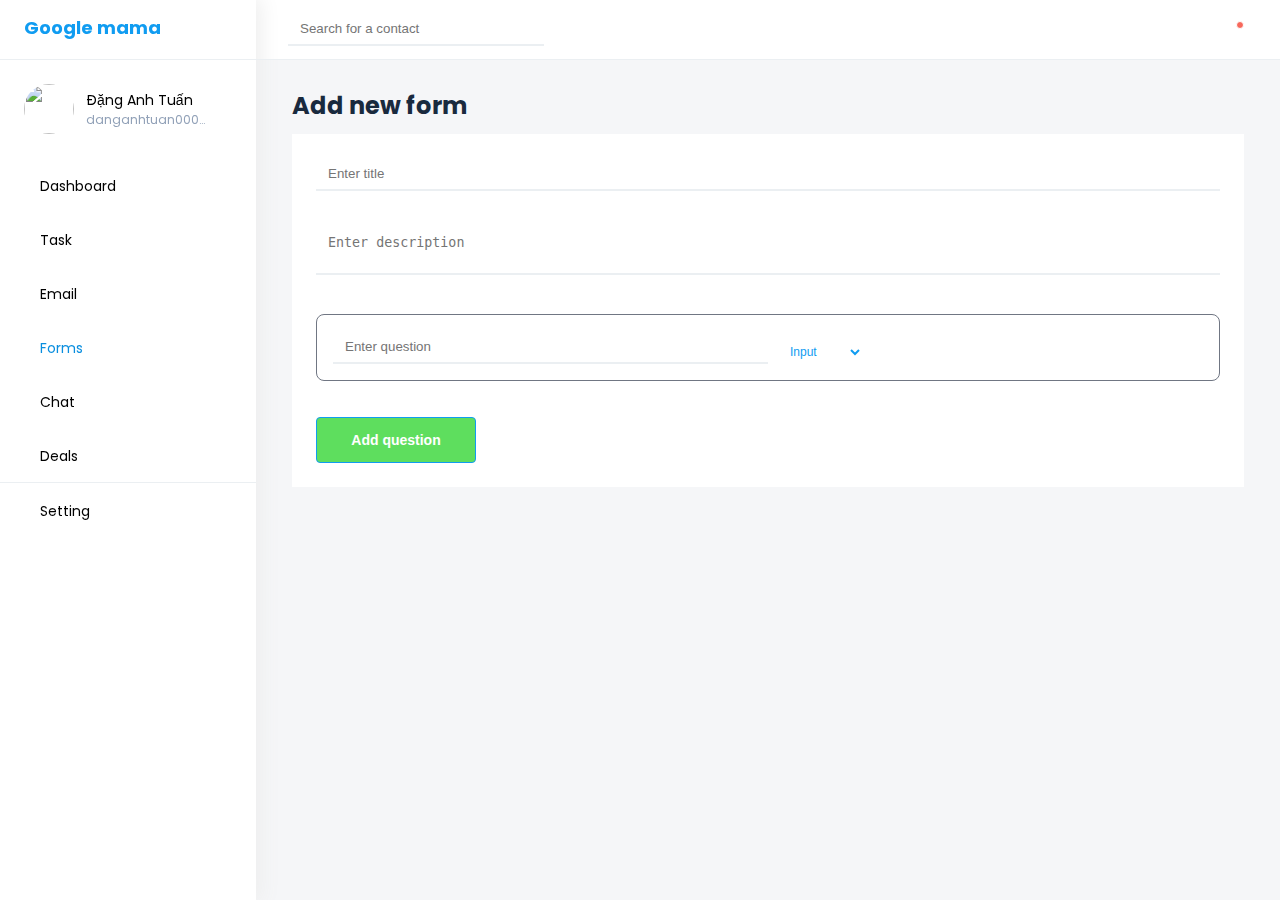
==== add-form.html @ a90a82a3 "list data table" ====
<!DOCTYPE html>
<html lang="en">
  <head>
    <meta charset="UTF-8" />
    <meta http-equiv="X-UA-Compatible" content="IE=edge" />
    <meta name="viewport" content="width=device-width, initial-scale=1.0" />
    <title>Google bảo mẫu</title>
    <link
      rel="stylesheet"
      href="https://cdnjs.cloudflare.com/ajax/libs/meyer-reset/2.0/reset.min.css"
      integrity="sha512-NmLkDIU1C/C88wi324HBc+S2kLhi08PN5GDeUVVVC/BVt/9Izdsc9SVeVfA1UZbY3sHUlDSyRXhCzHfr6hmPPw=="
      crossorigin="anonymous"
      referrerpolicy="no-referrer"
    />
    <link rel="preconnect" href="https://fonts.googleapis.com" />
    <link rel="preconnect" href="https://fonts.gstatic.com" crossorigin />
    <link
      href="https://fonts.googleapis.com/css2?family=Poppins:ital,wght@0,300;0,400;0,500;0,600;1,700&display=swap"
      rel="stylesheet"
    />
    <link rel="stylesheet" href="https://cdnjs.cloudflare.com/ajax/libs/font-awesome/6.4.0/css/all.min.css" integrity="sha512-iecdLmaskl7CVkqkXNQ/ZH/XLlvWZOJyj7Yy7tcenmpD1ypASozpmT/E0iPtmFIB46ZmdtAc9eNBvH0H/ZpiBw==" crossorigin="anonymous" referrerpolicy="no-referrer" />
    <link rel="stylesheet" href="./styles/base.css">
    <link rel="stylesheet" href="./styles/layout.css">
    <link rel="stylesheet" href="./styles/formAdd.css">
  </head>
  <body>
    <div class="flex">
      <!-- Side bar  -->
      <div class="side-bar">
        <!-- Logo  -->
        <div class="side-bar__container-logo border-b-1 border-EBEFF2">
          <h3 class="font-bold font-18 leading-24 text-primary cursor-pointer" >
            Google mama
          </h3>
        </div>
        <!-- Info  -->
        <div class="side-bar__info flex items-center">
          <img src="https://vcdn1-giaitri.vnecdn.net/2020/03/29/991816090-56782878-2.jpg?w=1200&h=0&q=100&dpr=1&fit=crop&s=FalyTpb6BDBE3vFkujJ-TQ" class="avatar">
          </img>
          <div class="ml-12 flex flex-col">
            <span class="font-14 font-semibold leading-22 w-120px truncate">Đặng Anh Tuấn</span>
            <p class="font-12 font-semibold leading-18 text-90A0B7 w-120px truncate">danganhtuan0002@gmail.com</p>
          </div>
        </div>
        <!-- Menu  -->
        <ul class="side-bar__menu border-b-1 border-EBEFF2">
          <li >
            <a class="side-bar__menu-item items-center flex cursor-pointer" href="#">
              <div class="side-bar__item-container-icon">
                <i class="fa-solid fa-chart-simple side-bar__item-icon text-C2CFE0"></i>
              </div>
              <div class="side-bar__item-content ml-16 flex items-center h-full font-semibold font-14 leading-20 mt-2">
                Dashboard
              </div>
            </a>
          </li>
          <li>
            <a class="side-bar__menu-item items-center flex cursor-pointer" href="#">
              <div class="side-bar__item-container-icon">
                <i class="fa-solid fa-list-check side-bar__item-icon text-C2CFE0"></i>
              </div>
              <div class="side-bar__item-content ml-16 flex items-center h-full font-semibold font-14 leading-20 mt-2">
                Task
              </div>
            </a>
          </li>
          <li>
            <a class="side-bar__menu-item items-center flex cursor-pointer" href="#">
              <div class="side-bar__item-container-icon">
                <i class="fa-solid fa-envelope side-bar__item-icon text-C2CFE0"></i>
              </div>
              <div class="side-bar__item-content ml-16 flex items-center h-full font-semibold font-14 leading-20 mt-2">
                Email
              </div>
            </a>
          </li>
          <li>
            <a  class="side-bar__menu-item side-bar__menu-item--active items-center flex cursor-pointer" href="#">
              <div class="side-bar__item-container-icon">
                <i class="fa-solid fa-paperclip side-bar__item-icon text-C2CFE0"></i>
              </div>
              <div class="side-bar__item-content ml-16 flex items-center h-full font-semibold font-14 leading-20 mt-2">
                Forms
              </div>
            </a>
          </li>
          <li >
            <a class="side-bar__menu-item items-center flex cursor-pointer" href="#">
              <div class="side-bar__item-container-icon">
                <i class="fa-brands fa-rocketchat side-bar__item-icon text-C2CFE0"></i>
              </div>
              <div class="side-bar__item-content ml-16 flex items-center h-full font-semibold font-14 leading-20 mt-2">
                Chat
              </div>
            </a>
          </li>
          <li>
            <a class="side-bar__menu-item items-center flex cursor-pointer" href="#">
              <div class="side-bar__item-container-icon">
                <i class="fa-solid fa-dollar-sign side-bar__item-icon text-C2CFE0"></i>
              </div>
              <div class="side-bar__item-content ml-16 flex items-center h-full font-semibold font-14 leading-20 mt-2">
                Deals
              </div>
            </a>
          </li>
        </ul>
        <div >
          <a class="side-bar__menu-item items-center flex cursor-pointer" href="#">
            <div class="side-bar__item-container-icon">
              <i class="fa-solid fa-gear side-bar__item-icon text-C2CFE0"></i>
            </div>
            <div class="side-bar__item-content ml-16 flex items-center h-full font-semibold font-14 leading-20 mt-2">
              Setting
            </div>
          </a>
        </div>
      </div>
      <!-- Main content -->
      <div class="flex-grow">
        <!-- Nav bar -->
        <nav class="nav-bar border-b-1 border-EBEFF2 flex flex-between">
          <!-- Search Input  -->
          <div class="flex ml-16 items-center">
            <div class="side-bar__item-container-icon nav-bar__icon-search">
              <i class="fa-solid fa-magnifying-glass side-bar__item-icon text-C2CFE0 nav-bar__icon"></i>
            </div>
            <input type="text" class="nav-bar__input-search input input-border-b ml-16" placeholder="Search for a contact">
          </div>
          <!-- Notify  -->
          <div class="container-noti">
            <button 
              class="nav-bar-btn-noti mr-16 cursor-pointer"
              onclick="handleToggleShowListNotify()"  
            >
              <div class="container-icon-noti">
                <i class="fa-regular fa-bell side-bar__item-icon text-C2CFE0 nav-bar-btn-noti-icon"></i>
                <div class="noti-maker">
                </div>
              </div>
            </button>
            <ul class="notify-list hidden">
              <li class="border-b-1 border-EBEFF2">
                <a class="side-bar__menu-item items-center flex cursor-pointer " href="#">
                  <img src="https://vcdn1-giaitri.vnecdn.net/2020/03/29/991816090-56782878-2.jpg?w=1200&h=0&q=100&dpr=1&fit=crop&s=FalyTpb6BDBE3vFkujJ-TQ" class="avatar">
                  </img>
                  <div class="ml-16 ">
                    <span class="font-14 font-semibold leading-20 text-primary">Đặng Anh Tuấn</span>
                    <span class="font-14 font-normal leading-20 text-90A0B7">đã thêm bảo mẫu mới</span>
                    <span class="ml-2 font-14 font-semibold leading-20 text-334D6E">Khảo sát framework học viên muốn được đào tạo</span>
                    <div class="flex mt-4">
                      <i class="fa-solid fa-clock font-14 text-334D6E"></i>
                      <span class="font-14 ml-4 text-334D6E">23:00</span>
                    </div>
                  </div>
                </a>
              </li>
              <li class="border-b-1 border-EBEFF2">
                <a class="side-bar__menu-item items-center flex cursor-pointer " href="#">
                  <img src="https://vcdn1-giaitri.vnecdn.net/2020/03/29/991816090-56782878-2.jpg?w=1200&h=0&q=100&dpr=1&fit=crop&s=FalyTpb6BDBE3vFkujJ-TQ" class="avatar">
                  </img>
                  <div class="ml-16 ">
                    <span class="font-14 font-semibold leading-20 text-primary">Đặng Anh Tuấn</span>
                    <span class="font-14 font-normal leading-20 text-90A0B7">đã thêm bảo mẫu mới</span>
                    <span class="ml-2 font-14 font-semibold leading-20 text-334D6E">Khảo sát framework học viên muốn được đào tạo</span>
                    <div class="flex mt-4">
                      <i class="fa-solid fa-clock font-14 text-334D6E"></i>
                      <span class="font-14 ml-4 text-334D6E">23:00</span>
                    </div>
                  </div>
                </a>
              </li>  <li class="border-b-1 border-EBEFF2">
                <a class="side-bar__menu-item items-center flex cursor-pointer " href="#">
                  <img src="https://vcdn1-giaitri.vnecdn.net/2020/03/29/991816090-56782878-2.jpg?w=1200&h=0&q=100&dpr=1&fit=crop&s=FalyTpb6BDBE3vFkujJ-TQ" class="avatar">
                  </img>
                  <div class="ml-16 ">
                    <span class="font-14 font-semibold leading-20 text-primary">Đặng Anh Tuấn</span>
                    <span class="font-14 font-normal leading-20 text-90A0B7">đã thêm bảo mẫu mới</span>
                    <span class="ml-2 font-14 font-semibold leading-20 text-334D6E">Khảo sát framework học viên muốn được đào tạo</span>
                    <div class="flex mt-4">
                      <i class="fa-solid fa-clock font-14 text-334D6E"></i>
                      <span class="font-14 ml-4 text-334D6E">23:00</span>
                    </div>
                  </div>
                </a>
              </li>  <li class="border-b-1 border-EBEFF2">
                <a class="side-bar__menu-item items-center flex cursor-pointer " href="#">
                  <img src="https://vcdn1-giaitri.vnecdn.net/2020/03/29/991816090-56782878-2.jpg?w=1200&h=0&q=100&dpr=1&fit=crop&s=FalyTpb6BDBE3vFkujJ-TQ" class="avatar">
                  </img>
                  <div class="ml-16 ">
                    <span class="font-14 font-semibold leading-20 text-primary">Đặng Anh Tuấn</span>
                    <span class="font-14 font-normal leading-20 text-90A0B7">đã thêm bảo mẫu mới</span>
                    <span class="ml-2 font-14 font-semibold leading-20 text-334D6E">Khảo sát framework học viên muốn được đào tạo</span>
                    <div class="flex mt-4">
                      <i class="fa-solid fa-clock font-14 text-334D6E"></i>
                      <span class="font-14 ml-4 text-334D6E">23:00</span>
                    </div>
                  </div>
                </a>
              </li>  <li class="border-b-1 border-EBEFF2">
                <a class="side-bar__menu-item items-center flex cursor-pointer " href="#">
                  <img src="https://vcdn1-giaitri.vnecdn.net/2020/03/29/991816090-56782878-2.jpg?w=1200&h=0&q=100&dpr=1&fit=crop&s=FalyTpb6BDBE3vFkujJ-TQ" class="avatar">
                  </img>
                  <div class="ml-16 ">
                    <span class="font-14 font-semibold leading-20 text-primary">Đặng Anh Tuấn</span>
                    <span class="font-14 font-normal leading-20 text-90A0B7">đã thêm bảo mẫu mới</span>
                    <span class="ml-2 font-14 font-semibold leading-20 text-334D6E">Khảo sát framework học viên muốn được đào tạo</span>
                    <div class="flex mt-4">
                      <i class="fa-solid fa-clock font-14 text-334D6E"></i>
                      <span class="font-14 ml-4 text-334D6E">23:00</span>
                    </div>
                  </div>
                </a>
              </li>
            </ul>
          </div>
        </nav>
        <!-- Container main content -->
        <div class="container-main-content">
         <h3 class="text-192A3E font-24">Add new form</h3>
         <div class="form-add mt-18">
           <input id="form-title" type="text" class="input input-border-b input--full" placeholder="Enter title">
           <textarea id="form-desc" type="text" class="input input-border-b input--full mt-36" placeholder="Enter description"></textarea>
           <div class="container-question">
            <div class="flex">
              <input type="text" class="input input-border-b input--50" placeholder="Enter question">
              <div class="ml-18 mt-12">
                <select class="select font-12 text leading-20 font-normal">
                  <option class="select-option" value="0">Input</option>
                  <option class="select-option" value="1">Paragraph</option>
                  <option class="select-option" value="2">Radio</option>
                  <option class="select-option" value="3">Check box</option>
                </select>
              </div>
            </div>
           </div>
           
           <button class="btn btn--success mt-36" href="/add-form.html">
            Add question
          </button>
         </div>
        </div>
      </div>
    </div>
  </body>
  <script src="./js/layout.js"></script>
  <script src="./js/initSelector.js"></script>
  <script src="./js/initData.js"></script>
  <script src="./js/listForm.js"></script>
  <script></script>
</html>
---- styles/base.css ----
/* Variable color  */
:root {
  --primary-color: #109cf1;
  --text-color: #192a3e;
  --sub-text-color: #334d6e;
  --sub-sub-text-color: #90a0b7;
  --sub-sub-sub-text-color: #c2cfe0;
  --sub2-text-color: #707683;
  --hover-color: #34aff9;
  --active-color: #098edf;
  --bg-color: #f5f6f8;
  --border-color: #ebeff2;
  --red-color: #f7685b;
  --z-notify: 100;
  --z-nav-bar: 100;
  --z-side-bar: 100;
}

/* Config init  */
* {
  padding: 0;
  margin: 0;
  box-sizing: border-box;
}

html {
  font-family: "Poppins", sans-serif;
  font-size: 62.5%;
  line-height: 2rem;
  font-weight: 400;
}

a {
  color: inherit;
  text-decoration: inherit; /* no underline */
}

::-webkit-scrollbar {
  width: 8px;
  background: var(--sub-sub-sub-text-color);
}

::-webkit-scrollbar-thumb {
  background: var(--primary-color);
  border-radius: calc(15px / 2);
}

input,
input:focus,
input:active {
  outline: none;
}

/* Class base style */
/* Width height   */
.w-full {
  width: 100%;
}

.w-50 {
  width: 50%;
}

.w-25 {
  width: 25%;
}

.w-50px {
  width: 50px;
}

.w-80px {
  width: 80px;
}

.w-100px {
  width: 100px;
}

.w-120px {
  width: 120px;
}

.w-150px {
  width: 150px;
}

.w-230px {
  width: 230px;
}

.h-full {
  height: 100%;
}

.h-50 {
  height: 50%;
}

.h-25 {
  height: 25%;
}

.h-48px {
  height: 48px;
}

.h-64px {
  height: 64px;
}

.max-h-60px {
  max-height: 60px;
}

/* Layout */
.flex {
  display: flex;
}

.flex-start {
  justify-content: start;
}

.flex-center {
  justify-content: center;
}

.flex-end {
  justify-content: end;
}

.flex-between {
  justify-content: space-between;
}

.items-start {
  align-items: start;
}

.items-center {
  align-items: center;
}

.items-end {
  align-items: end;
}

.flex-grow {
  flex-grow: 1;
}

.flex-row {
  flex-direction: row;
}

.flex-col {
  flex-direction: column;
}

.gap-12 {
  gap: 12px;
}

/* font  */
.font-bold {
  font-size: 600;
}

.font-semibold {
  font-size: 500;
}

.font-normal {
  font-size: 400;
}

.font-thin {
  font-size: 300;
}

.font-12 {
  font-size: 1.2rem;
}

.font-14 {
  font-size: 1.4rem;
}

.font-16 {
  font-size: 1.6rem;
}

.font-18 {
  font-size: 1.8rem;
}

.font-24 {
  font-size: 2.4rem;
}

.leading-18 {
  line-height: 1.8rem;
}

.leading-20 {
  line-height: 2rem;
}

.leading-22 {
  line-height: 2.2rem;
}

.leading-24 {
  line-height: 2.4rem;
}

/* Color */
.text-primary {
  color: var(--primary-color);
}

.text-192A3E {
  color: var(--text-color);
}

.text-334D6E {
  color: var(--sub-text-color);
}

.text-90A0B7 {
  color: var(--sub-sub-text-color);
}

.text-C2CFE0 {
  color: var(--sub-sub-sub-text-color);
}

.text-34AFF9 {
  color: var(--hover-color);
}

.text-098EDF {
  color: var(--active-color);
}

.text-707683 {
  color: var(--sub2-text-color);
}

.text-F7685B {
  color: var(--red-color);
}
/* Cursor */
.cursor-pointer {
  cursor: pointer;
}

/* Border  */
.border {
  border-width: 1px;
}

.border-b-1 {
  border-bottom-style: solid;
  border-bottom-width: 1px;
}

.border-t-1 {
  border-top-style: solid;
  border-top-width: 1px;
}

.border-r-1 {
  border-right-style: solid;
  border-right-width: 1px;
}

.border-l-1 {
  border-left-style: solid;
  border-left-width: 1px;
}

.border-EBEFF2 {
  border-color: var(--border-color);
}

/* spacing  */
.ml-4 {
  margin-left: 4px;
}

.ml-8 {
  margin-left: 8px;
}

.ml-12 {
  margin-left: 12px;
}

.ml-16 {
  margin-left: 16px;
}

.ml-18 {
  margin-left: 18px;
}

.mr-4 {
  margin-right: 4px;
}

.mr-8 {
  margin-right: 8px;
}

.mr-12 {
  margin-right: 12px;
}

.mr-16 {
  margin-right: 16px;
}

.mr-18 {
  margin-right: 18px;
}

.mt-2 {
  margin-top: 2px;
}

.mt-4 {
  margin-top: 4px;
}

.mt-8 {
  margin-top: 8px;
}

.mt-12 {
  margin-top: 12px;
}

.mt-16 {
  margin-top: 16px;
}

.mt-18 {
  margin-top: 18px;
}

.mt-36 {
  margin-top: 36px;
}

.mb-4 {
  margin-bottom: 4px;
}

.mb-8 {
  margin-bottom: 8px;
}

.mb-12 {
  margin-bottom: 12px;
}

.mb-16 {
  margin-bottom: 16px;
}

.mb-18 {
  margin-bottom: 18px;
}

.mb-20 {
  margin-bottom: 20px;
}

.mb-36 {
  margin-bottom: 36px;
}

/* Other */
.avatar {
  height: 50px;
  width: 50px;
  border-radius: 9999px;
  object-fit: cover;
}

.avatar--small {
  height: 24px !important;
  width: 24px !important;
}

.truncate {
  white-space: nowrap;
  overflow: hidden;
  text-overflow: ellipsis;
}

.input {
  min-width: 256px;
  position: relative;
  padding: 8px 12px;
  outline: none;
  border: none;
  resize: none;
  transition: all 0.2s ease-in-out;
}

.input--full {
  width: 100%;
  min-width: none;
}

.input--50 {
  width: 50%;
  min-width: none;
}

.input:focus {
  outline: none;
  border-color: var(--primary-color);
}

.nav-bar__input-search + .nav-bar__icon-search {
  background: #ff0000; /* Change the color to your desired color */
}

.input-border-b {
  border-bottom-style: solid;
  border-bottom-width: 2px;
  border-color: var(--border-color);
}

.hidden {
  display: none;
}

.select {
  border: none;
  outline: none;
  background: transparent;
  color: var(--primary-color);
}

.select-option {
  border: none;
  outline: none;
  padding: 8px 12px;
  color: #192a3e;
}

.btn {
  display: block;
  text-align: center;
  min-width: 160px;
  background: var(--primary-color);
  color: #fff;
  padding: 12px 16px;
  border: 1px solid var(--primary-color);
  cursor: pointer;
  border-radius: 4px;
  font-weight: 600;
  font-size: 1.4rem;
  line-height: 20px;
  text-decoration: none;
}

.btn:hover {
  background: var(--hover-color);
}

.btn:active {
  background: var(--active-color);
}

.btn--disable {
  background: var(--sub-sub-sub-text-color);
  border-color: var(--sub-sub-sub-text-color);
  opacity: 0.5;
  cursor: default;
}

.btn--disable:hover {
  background: var(--sub-sub-sub-text-color);
}

.btn--disable:active {
  background: var(--sub-sub-sub-text-color);
}

.btn--success {
  background: rgb(94, 222, 94);
}


.btn--success:hover {
  background: rgb(84, 221, 84);
}

.container-checkbox {
  position: relative;
  padding-left: 35px;
  padding-top: 10px;
  cursor: pointer;
  font-size: 22px;
  -webkit-user-select: none;
  -moz-user-select: none;
  -ms-user-select: none;
  user-select: none;
}

.container-checkbox input {
  position: absolute;
  opacity: 0;
  cursor: pointer;
  height: 0;
  width: 0;
}

.checkmark {
  position: absolute;
  top: 0;
  left: 0;
  height: 25px;
  width: 25px;
  border: 3px solid #D5D5D5;
  border-radius: 3px;
}

.container-checkbox input:checked ~ .checkmark {
  background-color: var(--primary-color);
}

.checkmark:after {
  content: "";
  position: absolute;
  display: none;
}

.container-checkbox input:checked ~ .checkmark:after {
  display: block;
}

.container-checkbox .checkmark:after {
  left: 6px;
  top: 3px;
  width: 5px;
  height: 10px;
  border: solid white;
  border-width: 0 3px 3px 0;
  -webkit-transform: rotate(45deg);
  -ms-transform: rotate(45deg);
  transform: rotate(45deg);
}

.clamp-3 {
  max-height: 60px;
  display: -webkit-box;
  -webkit-line-clamp: 2;
  -webkit-box-orient: vertical;
  overflow: hidden;
}

.tag {
  padding: 6px 8px;
  border-radius: 9999px;
  background: var(--primary-color);
  margin-right: 4px;
  color: #fff;
  cursor: default;
}

.tag:hover {
  background: var(--active-color);
}
---- styles/layout.css ----
.side-bar {
  position: fixed;
  top: 0;
  left: 0;
  width: 256px;
  height: 100vh;
  box-shadow: 2px 0px 20px 3px #eee;
  z-index: var(--z-side-bar);
}

.side-bar__container-logo {
  padding: 16px 24px;
  height: 60px;
}

.side-bar__info {
  padding: 24px;
}

.side-bar__menu-item {
  padding: 16px 24px;
}

.side-bar__menu-item:hover .side-bar__item-icon,
.side-bar__menu-item:hover .side-bar__item-content {
  color: var(--hover-color);
}

.side-bar__menu-item--active .side-bar__item-icon,
.side-bar__menu-item--active .side-bar__item-content {
  color: var(--active-color);
}

.side-bar__item-icon {
  font-size: 2rem;
}

.nav-bar {
  width: calc(100vw - 256px);
  height: 60px;
  position: fixed;
  top: 0;
  right: 0;
  z-index: var(--z-nav-bar);
}

.nav-bar-btn-noti {
  padding: 20px;
  border: none;
  background-color: #fff;
  z-index: var(--z-notify);
}

.container-noti {
  position: relative;
}

.container-icon-noti {
  position: relative;
}

.noti-maker {
  content: '';
  right: 0px;
  top: 1px;
  width: 8px;
  height: 8px;
  background: var(--red-color);
  border-radius: 9999px;
  border: 1px solid #fff;
  position: absolute;
}

.nav-bar-btn-noti:hover .nav-bar-btn-noti-icon {
  color: var(--hover-color);
}

.notify-list { 
  position: absolute;
  top: 100%;
  right: 20px;
  width: 380px;
  box-shadow: 0px 15px 20px 3px #eee;
  overflow-y: auto;
  max-height: 400px;
  z-index: 100;
  background: #fff;
}

.container-main-content{
  overflow-x: hidden;
  background: var(--bg-color);
  position: relative;
  top: 60px;
  left: 256px;
  width: calc(100vw - 256px);
  height: calc(100vh - 60px);
  padding: 36px;
}
---- styles/formAdd.css ----
.form-add {
  background: #fff;
  padding: 24px;
}

.container-question{
  border-radius: 8px;
  border: solid 1px var(--sub2-text-color);
  padding: 16px;
  margin-top: 32px;
}
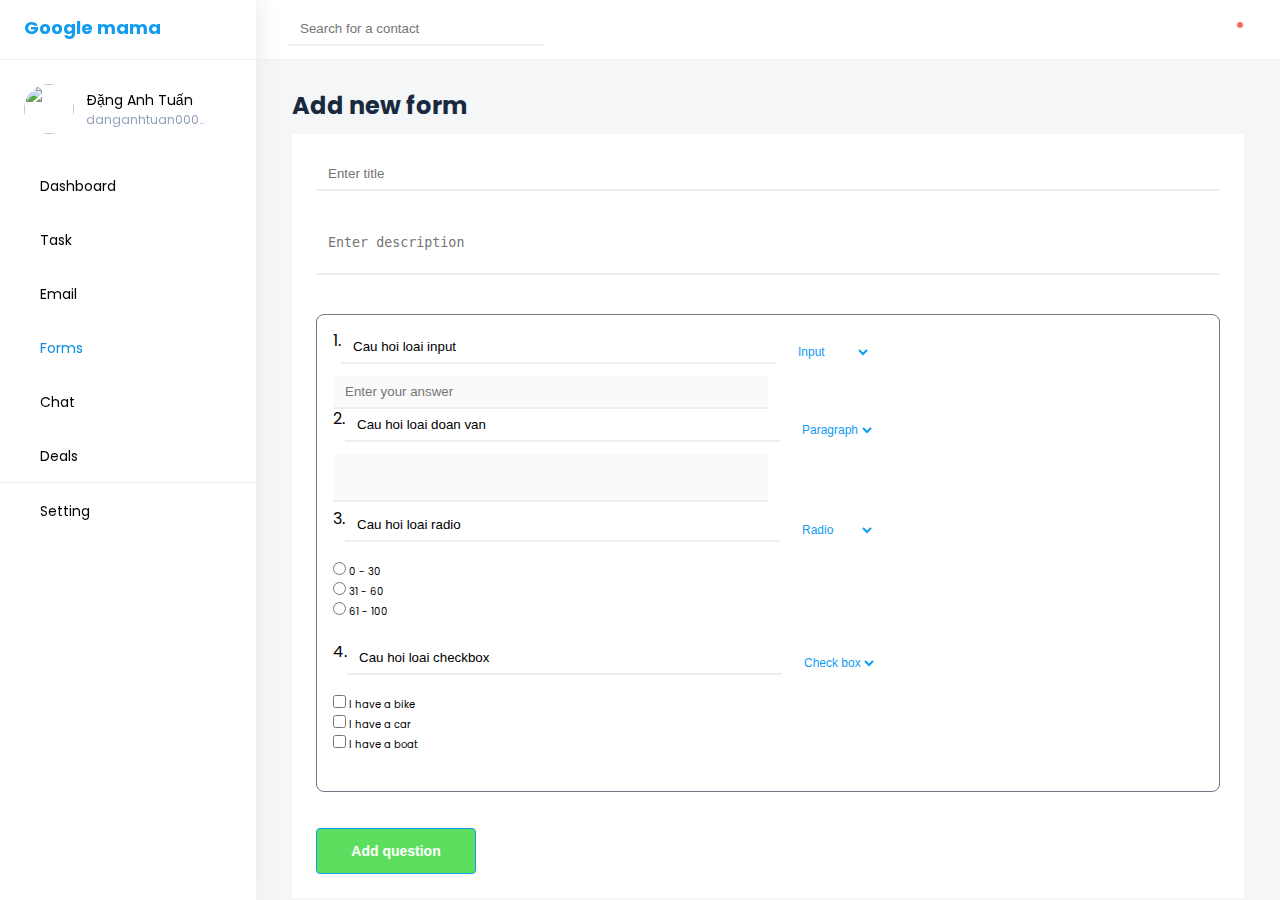
==== commit 1964713c: "handle add question" ====
--- a/add-form.html
+++ b/add-form.html
@@ -1,228 +1,246 @@
 <!DOCTYPE html>
 <html lang="en">
-  <head>
-    <meta charset="UTF-8" />
-    <meta http-equiv="X-UA-Compatible" content="IE=edge" />
-    <meta name="viewport" content="width=device-width, initial-scale=1.0" />
-    <title>Google bảo mẫu</title>
-    <link
-      rel="stylesheet"
-      href="https://cdnjs.cloudflare.com/ajax/libs/meyer-reset/2.0/reset.min.css"
-      integrity="sha512-NmLkDIU1C/C88wi324HBc+S2kLhi08PN5GDeUVVVC/BVt/9Izdsc9SVeVfA1UZbY3sHUlDSyRXhCzHfr6hmPPw=="
-      crossorigin="anonymous"
-      referrerpolicy="no-referrer"
-    />
-    <link rel="preconnect" href="https://fonts.googleapis.com" />
-    <link rel="preconnect" href="https://fonts.gstatic.com" crossorigin />
-    <link
-      href="https://fonts.googleapis.com/css2?family=Poppins:ital,wght@0,300;0,400;0,500;0,600;1,700&display=swap"
-      rel="stylesheet"
-    />
-    <link rel="stylesheet" href="https://cdnjs.cloudflare.com/ajax/libs/font-awesome/6.4.0/css/all.min.css" integrity="sha512-iecdLmaskl7CVkqkXNQ/ZH/XLlvWZOJyj7Yy7tcenmpD1ypASozpmT/E0iPtmFIB46ZmdtAc9eNBvH0H/ZpiBw==" crossorigin="anonymous" referrerpolicy="no-referrer" />
-    <link rel="stylesheet" href="./styles/base.css">
-    <link rel="stylesheet" href="./styles/layout.css">
-    <link rel="stylesheet" href="./styles/formAdd.css">
-  </head>
-  <body>
-    <div class="flex">
-      <!-- Side bar  -->
-      <div class="side-bar">
-        <!-- Logo  -->
-        <div class="side-bar__container-logo border-b-1 border-EBEFF2">
-          <h3 class="font-bold font-18 leading-24 text-primary cursor-pointer" >
-            Google mama
-          </h3>
-        </div>
-        <!-- Info  -->
-        <div class="side-bar__info flex items-center">
-          <img src="https://vcdn1-giaitri.vnecdn.net/2020/03/29/991816090-56782878-2.jpg?w=1200&h=0&q=100&dpr=1&fit=crop&s=FalyTpb6BDBE3vFkujJ-TQ" class="avatar">
-          </img>
-          <div class="ml-12 flex flex-col">
-            <span class="font-14 font-semibold leading-22 w-120px truncate">Đặng Anh Tuấn</span>
-            <p class="font-12 font-semibold leading-18 text-90A0B7 w-120px truncate">danganhtuan0002@gmail.com</p>
-          </div>
-        </div>
-        <!-- Menu  -->
-        <ul class="side-bar__menu border-b-1 border-EBEFF2">
-          <li >
-            <a class="side-bar__menu-item items-center flex cursor-pointer" href="#">
-              <div class="side-bar__item-container-icon">
-                <i class="fa-solid fa-chart-simple side-bar__item-icon text-C2CFE0"></i>
-              </div>
-              <div class="side-bar__item-content ml-16 flex items-center h-full font-semibold font-14 leading-20 mt-2">
-                Dashboard
-              </div>
-            </a>
-          </li>
-          <li>
-            <a class="side-bar__menu-item items-center flex cursor-pointer" href="#">
-              <div class="side-bar__item-container-icon">
-                <i class="fa-solid fa-list-check side-bar__item-icon text-C2CFE0"></i>
-              </div>
-              <div class="side-bar__item-content ml-16 flex items-center h-full font-semibold font-14 leading-20 mt-2">
-                Task
-              </div>
-            </a>
-          </li>
-          <li>
-            <a class="side-bar__menu-item items-center flex cursor-pointer" href="#">
-              <div class="side-bar__item-container-icon">
-                <i class="fa-solid fa-envelope side-bar__item-icon text-C2CFE0"></i>
-              </div>
-              <div class="side-bar__item-content ml-16 flex items-center h-full font-semibold font-14 leading-20 mt-2">
-                Email
-              </div>
-            </a>
-          </li>
-          <li>
-            <a  class="side-bar__menu-item side-bar__menu-item--active items-center flex cursor-pointer" href="#">
-              <div class="side-bar__item-container-icon">
-                <i class="fa-solid fa-paperclip side-bar__item-icon text-C2CFE0"></i>
-              </div>
-              <div class="side-bar__item-content ml-16 flex items-center h-full font-semibold font-14 leading-20 mt-2">
-                Forms
-              </div>
-            </a>
-          </li>
-          <li >
-            <a class="side-bar__menu-item items-center flex cursor-pointer" href="#">
-              <div class="side-bar__item-container-icon">
-                <i class="fa-brands fa-rocketchat side-bar__item-icon text-C2CFE0"></i>
-              </div>
-              <div class="side-bar__item-content ml-16 flex items-center h-full font-semibold font-14 leading-20 mt-2">
-                Chat
-              </div>
-            </a>
-          </li>
-          <li>
-            <a class="side-bar__menu-item items-center flex cursor-pointer" href="#">
-              <div class="side-bar__item-container-icon">
-                <i class="fa-solid fa-dollar-sign side-bar__item-icon text-C2CFE0"></i>
-              </div>
-              <div class="side-bar__item-content ml-16 flex items-center h-full font-semibold font-14 leading-20 mt-2">
-                Deals
-              </div>
-            </a>
-          </li>
-        </ul>
-        <div >
-          <a class="side-bar__menu-item items-center flex cursor-pointer" href="#">
-            <div class="side-bar__item-container-icon">
-              <i class="fa-solid fa-gear side-bar__item-icon text-C2CFE0"></i>
-            </div>
-            <div class="side-bar__item-content ml-16 flex items-center h-full font-semibold font-14 leading-20 mt-2">
-              Setting
-            </div>
-          </a>
+
+<head>
+  <meta charset="UTF-8" />
+  <meta http-equiv="X-UA-Compatible" content="IE=edge" />
+  <meta name="viewport" content="width=device-width, initial-scale=1.0" />
+  <title>Google bảo mẫu</title>
+  <link rel="stylesheet" href="https://cdnjs.cloudflare.com/ajax/libs/meyer-reset/2.0/reset.min.css"
+    integrity="sha512-NmLkDIU1C/C88wi324HBc+S2kLhi08PN5GDeUVVVC/BVt/9Izdsc9SVeVfA1UZbY3sHUlDSyRXhCzHfr6hmPPw=="
+    crossorigin="anonymous" referrerpolicy="no-referrer" />
+  <link rel="preconnect" href="https://fonts.googleapis.com" />
+  <link rel="preconnect" href="https://fonts.gstatic.com" crossorigin />
+  <link href="https://fonts.googleapis.com/css2?family=Poppins:ital,wght@0,300;0,400;0,500;0,600;1,700&display=swap"
+    rel="stylesheet" />
+  <link rel="stylesheet" href="https://cdnjs.cloudflare.com/ajax/libs/font-awesome/6.4.0/css/all.min.css"
+    integrity="sha512-iecdLmaskl7CVkqkXNQ/ZH/XLlvWZOJyj7Yy7tcenmpD1ypASozpmT/E0iPtmFIB46ZmdtAc9eNBvH0H/ZpiBw=="
+    crossorigin="anonymous" referrerpolicy="no-referrer" />
+  <link rel="stylesheet" href="./styles/base.css">
+  <link rel="stylesheet" href="./styles/layout.css">
+  <link rel="stylesheet" href="./styles/formAdd.css">
+</head>
+
+<body>
+  <div class="flex">
+    <!-- Side bar  -->
+    <div class="side-bar">
+      <!-- Logo  -->
+      <div class="side-bar__container-logo border-b-1 border-EBEFF2">
+        <h3 class="font-bold font-18 leading-24 text-primary cursor-pointer">
+          Google mama
+        </h3>
+      </div>
+      <!-- Info  -->
+      <div class="side-bar__info flex items-center">
+        <img
+          src="https://vcdn1-giaitri.vnecdn.net/2020/03/29/991816090-56782878-2.jpg?w=1200&h=0&q=100&dpr=1&fit=crop&s=FalyTpb6BDBE3vFkujJ-TQ"
+          class="avatar">
+        </img>
+        <div class="ml-12 flex flex-col">
+          <span class="font-14 font-semibold leading-22 w-120px truncate">Đặng Anh Tuấn</span>
+          <p class="font-12 font-semibold leading-18 text-90A0B7 w-120px truncate">danganhtuan0002@gmail.com</p>
         </div>
       </div>
-      <!-- Main content -->
-      <div class="flex-grow">
-        <!-- Nav bar -->
-        <nav class="nav-bar border-b-1 border-EBEFF2 flex flex-between">
-          <!-- Search Input  -->
-          <div class="flex ml-16 items-center">
-            <div class="side-bar__item-container-icon nav-bar__icon-search">
-              <i class="fa-solid fa-magnifying-glass side-bar__item-icon text-C2CFE0 nav-bar__icon"></i>
-            </div>
-            <input type="text" class="nav-bar__input-search input input-border-b ml-16" placeholder="Search for a contact">
+      <!-- Menu  -->
+      <ul class="side-bar__menu border-b-1 border-EBEFF2">
+        <li>
+          <a class="side-bar__menu-item items-center flex cursor-pointer" href="#">
+            <div class="side-bar__item-container-icon">
+              <i class="fa-solid fa-chart-simple side-bar__item-icon text-C2CFE0"></i>
+            </div>
+            <div class="side-bar__item-content ml-16 flex items-center h-full font-semibold font-14 leading-20 mt-2">
+              Dashboard
+            </div>
+          </a>
+        </li>
+        <li>
+          <a class="side-bar__menu-item items-center flex cursor-pointer" href="#">
+            <div class="side-bar__item-container-icon">
+              <i class="fa-solid fa-list-check side-bar__item-icon text-C2CFE0"></i>
+            </div>
+            <div class="side-bar__item-content ml-16 flex items-center h-full font-semibold font-14 leading-20 mt-2">
+              Task
+            </div>
+          </a>
+        </li>
+        <li>
+          <a class="side-bar__menu-item items-center flex cursor-pointer" href="#">
+            <div class="side-bar__item-container-icon">
+              <i class="fa-solid fa-envelope side-bar__item-icon text-C2CFE0"></i>
+            </div>
+            <div class="side-bar__item-content ml-16 flex items-center h-full font-semibold font-14 leading-20 mt-2">
+              Email
+            </div>
+          </a>
+        </li>
+        <li>
+          <a class="side-bar__menu-item side-bar__menu-item--active items-center flex cursor-pointer" href="#">
+            <div class="side-bar__item-container-icon">
+              <i class="fa-solid fa-paperclip side-bar__item-icon text-C2CFE0"></i>
+            </div>
+            <div class="side-bar__item-content ml-16 flex items-center h-full font-semibold font-14 leading-20 mt-2">
+              Forms
+            </div>
+          </a>
+        </li>
+        <li>
+          <a class="side-bar__menu-item items-center flex cursor-pointer" href="#">
+            <div class="side-bar__item-container-icon">
+              <i class="fa-brands fa-rocketchat side-bar__item-icon text-C2CFE0"></i>
+            </div>
+            <div class="side-bar__item-content ml-16 flex items-center h-full font-semibold font-14 leading-20 mt-2">
+              Chat
+            </div>
+          </a>
+        </li>
+        <li>
+          <a class="side-bar__menu-item items-center flex cursor-pointer" href="#">
+            <div class="side-bar__item-container-icon">
+              <i class="fa-solid fa-dollar-sign side-bar__item-icon text-C2CFE0"></i>
+            </div>
+            <div class="side-bar__item-content ml-16 flex items-center h-full font-semibold font-14 leading-20 mt-2">
+              Deals
+            </div>
+          </a>
+        </li>
+      </ul>
+      <div>
+        <a class="side-bar__menu-item items-center flex cursor-pointer" href="#">
+          <div class="side-bar__item-container-icon">
+            <i class="fa-solid fa-gear side-bar__item-icon text-C2CFE0"></i>
           </div>
-          <!-- Notify  -->
-          <div class="container-noti">
-            <button 
-              class="nav-bar-btn-noti mr-16 cursor-pointer"
-              onclick="handleToggleShowListNotify()"  
-            >
-              <div class="container-icon-noti">
-                <i class="fa-regular fa-bell side-bar__item-icon text-C2CFE0 nav-bar-btn-noti-icon"></i>
-                <div class="noti-maker">
-                </div>
+          <div class="side-bar__item-content ml-16 flex items-center h-full font-semibold font-14 leading-20 mt-2">
+            Setting
+          </div>
+        </a>
+      </div>
+    </div>
+    <!-- Main content -->
+    <div class="flex-grow">
+      <!-- Nav bar -->
+      <nav class="nav-bar border-b-1 border-EBEFF2 flex flex-between">
+        <!-- Search Input  -->
+        <div class="flex ml-16 items-center">
+          <div class="side-bar__item-container-icon nav-bar__icon-search">
+            <i class="fa-solid fa-magnifying-glass side-bar__item-icon text-C2CFE0 nav-bar__icon"></i>
+          </div>
+          <input type="text" class="nav-bar__input-search input input-border-b ml-16"
+            placeholder="Search for a contact">
+        </div>
+        <!-- Notify  -->
+        <div class="container-noti">
+          <button class="nav-bar-btn-noti mr-16 cursor-pointer" onclick="handleToggleShowListNotify()">
+            <div class="container-icon-noti">
+              <i class="fa-regular fa-bell side-bar__item-icon text-C2CFE0 nav-bar-btn-noti-icon"></i>
+              <div class="noti-maker">
               </div>
-            </button>
-            <ul class="notify-list hidden">
-              <li class="border-b-1 border-EBEFF2">
-                <a class="side-bar__menu-item items-center flex cursor-pointer " href="#">
-                  <img src="https://vcdn1-giaitri.vnecdn.net/2020/03/29/991816090-56782878-2.jpg?w=1200&h=0&q=100&dpr=1&fit=crop&s=FalyTpb6BDBE3vFkujJ-TQ" class="avatar">
-                  </img>
-                  <div class="ml-16 ">
-                    <span class="font-14 font-semibold leading-20 text-primary">Đặng Anh Tuấn</span>
-                    <span class="font-14 font-normal leading-20 text-90A0B7">đã thêm bảo mẫu mới</span>
-                    <span class="ml-2 font-14 font-semibold leading-20 text-334D6E">Khảo sát framework học viên muốn được đào tạo</span>
-                    <div class="flex mt-4">
-                      <i class="fa-solid fa-clock font-14 text-334D6E"></i>
-                      <span class="font-14 ml-4 text-334D6E">23:00</span>
-                    </div>
-                  </div>
-                </a>
-              </li>
-              <li class="border-b-1 border-EBEFF2">
-                <a class="side-bar__menu-item items-center flex cursor-pointer " href="#">
-                  <img src="https://vcdn1-giaitri.vnecdn.net/2020/03/29/991816090-56782878-2.jpg?w=1200&h=0&q=100&dpr=1&fit=crop&s=FalyTpb6BDBE3vFkujJ-TQ" class="avatar">
-                  </img>
-                  <div class="ml-16 ">
-                    <span class="font-14 font-semibold leading-20 text-primary">Đặng Anh Tuấn</span>
-                    <span class="font-14 font-normal leading-20 text-90A0B7">đã thêm bảo mẫu mới</span>
-                    <span class="ml-2 font-14 font-semibold leading-20 text-334D6E">Khảo sát framework học viên muốn được đào tạo</span>
-                    <div class="flex mt-4">
-                      <i class="fa-solid fa-clock font-14 text-334D6E"></i>
-                      <span class="font-14 ml-4 text-334D6E">23:00</span>
-                    </div>
-                  </div>
-                </a>
-              </li>  <li class="border-b-1 border-EBEFF2">
-                <a class="side-bar__menu-item items-center flex cursor-pointer " href="#">
-                  <img src="https://vcdn1-giaitri.vnecdn.net/2020/03/29/991816090-56782878-2.jpg?w=1200&h=0&q=100&dpr=1&fit=crop&s=FalyTpb6BDBE3vFkujJ-TQ" class="avatar">
-                  </img>
-                  <div class="ml-16 ">
-                    <span class="font-14 font-semibold leading-20 text-primary">Đặng Anh Tuấn</span>
-                    <span class="font-14 font-normal leading-20 text-90A0B7">đã thêm bảo mẫu mới</span>
-                    <span class="ml-2 font-14 font-semibold leading-20 text-334D6E">Khảo sát framework học viên muốn được đào tạo</span>
-                    <div class="flex mt-4">
-                      <i class="fa-solid fa-clock font-14 text-334D6E"></i>
-                      <span class="font-14 ml-4 text-334D6E">23:00</span>
-                    </div>
-                  </div>
-                </a>
-              </li>  <li class="border-b-1 border-EBEFF2">
-                <a class="side-bar__menu-item items-center flex cursor-pointer " href="#">
-                  <img src="https://vcdn1-giaitri.vnecdn.net/2020/03/29/991816090-56782878-2.jpg?w=1200&h=0&q=100&dpr=1&fit=crop&s=FalyTpb6BDBE3vFkujJ-TQ" class="avatar">
-                  </img>
-                  <div class="ml-16 ">
-                    <span class="font-14 font-semibold leading-20 text-primary">Đặng Anh Tuấn</span>
-                    <span class="font-14 font-normal leading-20 text-90A0B7">đã thêm bảo mẫu mới</span>
-                    <span class="ml-2 font-14 font-semibold leading-20 text-334D6E">Khảo sát framework học viên muốn được đào tạo</span>
-                    <div class="flex mt-4">
-                      <i class="fa-solid fa-clock font-14 text-334D6E"></i>
-                      <span class="font-14 ml-4 text-334D6E">23:00</span>
-                    </div>
-                  </div>
-                </a>
-              </li>  <li class="border-b-1 border-EBEFF2">
-                <a class="side-bar__menu-item items-center flex cursor-pointer " href="#">
-                  <img src="https://vcdn1-giaitri.vnecdn.net/2020/03/29/991816090-56782878-2.jpg?w=1200&h=0&q=100&dpr=1&fit=crop&s=FalyTpb6BDBE3vFkujJ-TQ" class="avatar">
-                  </img>
-                  <div class="ml-16 ">
-                    <span class="font-14 font-semibold leading-20 text-primary">Đặng Anh Tuấn</span>
-                    <span class="font-14 font-normal leading-20 text-90A0B7">đã thêm bảo mẫu mới</span>
-                    <span class="ml-2 font-14 font-semibold leading-20 text-334D6E">Khảo sát framework học viên muốn được đào tạo</span>
-                    <div class="flex mt-4">
-                      <i class="fa-solid fa-clock font-14 text-334D6E"></i>
-                      <span class="font-14 ml-4 text-334D6E">23:00</span>
-                    </div>
-                  </div>
-                </a>
-              </li>
-            </ul>
-          </div>
-        </nav>
-        <!-- Container main content -->
-        <div class="container-main-content">
-         <h3 class="text-192A3E font-24">Add new form</h3>
-         <div class="form-add mt-18">
-           <input id="form-title" type="text" class="input input-border-b input--full" placeholder="Enter title">
-           <textarea id="form-desc" type="text" class="input input-border-b input--full mt-36" placeholder="Enter description"></textarea>
-           <div class="container-question">
-            <div class="flex">
+            </div>
+          </button>
+          <ul class="notify-list hidden">
+            <li class="border-b-1 border-EBEFF2">
+              <a class="side-bar__menu-item items-center flex cursor-pointer " href="#">
+                <img
+                  src="https://vcdn1-giaitri.vnecdn.net/2020/03/29/991816090-56782878-2.jpg?w=1200&h=0&q=100&dpr=1&fit=crop&s=FalyTpb6BDBE3vFkujJ-TQ"
+                  class="avatar">
+                </img>
+                <div class="ml-16 ">
+                  <span class="font-14 font-semibold leading-20 text-primary">Đặng Anh Tuấn</span>
+                  <span class="font-14 font-normal leading-20 text-90A0B7">đã thêm bảo mẫu mới</span>
+                  <span class="ml-2 font-14 font-semibold leading-20 text-334D6E">Khảo sát framework học viên muốn được
+                    đào tạo</span>
+                  <div class="flex mt-4">
+                    <i class="fa-solid fa-clock font-14 text-334D6E"></i>
+                    <span class="font-14 ml-4 text-334D6E">23:00</span>
+                  </div>
+                </div>
+              </a>
+            </li>
+            <li class="border-b-1 border-EBEFF2">
+              <a class="side-bar__menu-item items-center flex cursor-pointer " href="#">
+                <img
+                  src="https://vcdn1-giaitri.vnecdn.net/2020/03/29/991816090-56782878-2.jpg?w=1200&h=0&q=100&dpr=1&fit=crop&s=FalyTpb6BDBE3vFkujJ-TQ"
+                  class="avatar">
+                </img>
+                <div class="ml-16 ">
+                  <span class="font-14 font-semibold leading-20 text-primary">Đặng Anh Tuấn</span>
+                  <span class="font-14 font-normal leading-20 text-90A0B7">đã thêm bảo mẫu mới</span>
+                  <span class="ml-2 font-14 font-semibold leading-20 text-334D6E">Khảo sát framework học viên muốn được
+                    đào tạo</span>
+                  <div class="flex mt-4">
+                    <i class="fa-solid fa-clock font-14 text-334D6E"></i>
+                    <span class="font-14 ml-4 text-334D6E">23:00</span>
+                  </div>
+                </div>
+              </a>
+            </li>
+            <li class="border-b-1 border-EBEFF2">
+              <a class="side-bar__menu-item items-center flex cursor-pointer " href="#">
+                <img
+                  src="https://vcdn1-giaitri.vnecdn.net/2020/03/29/991816090-56782878-2.jpg?w=1200&h=0&q=100&dpr=1&fit=crop&s=FalyTpb6BDBE3vFkujJ-TQ"
+                  class="avatar">
+                </img>
+                <div class="ml-16 ">
+                  <span class="font-14 font-semibold leading-20 text-primary">Đặng Anh Tuấn</span>
+                  <span class="font-14 font-normal leading-20 text-90A0B7">đã thêm bảo mẫu mới</span>
+                  <span class="ml-2 font-14 font-semibold leading-20 text-334D6E">Khảo sát framework học viên muốn được
+                    đào tạo</span>
+                  <div class="flex mt-4">
+                    <i class="fa-solid fa-clock font-14 text-334D6E"></i>
+                    <span class="font-14 ml-4 text-334D6E">23:00</span>
+                  </div>
+                </div>
+              </a>
+            </li>
+            <li class="border-b-1 border-EBEFF2">
+              <a class="side-bar__menu-item items-center flex cursor-pointer " href="#">
+                <img
+                  src="https://vcdn1-giaitri.vnecdn.net/2020/03/29/991816090-56782878-2.jpg?w=1200&h=0&q=100&dpr=1&fit=crop&s=FalyTpb6BDBE3vFkujJ-TQ"
+                  class="avatar">
+                </img>
+                <div class="ml-16 ">
+                  <span class="font-14 font-semibold leading-20 text-primary">Đặng Anh Tuấn</span>
+                  <span class="font-14 font-normal leading-20 text-90A0B7">đã thêm bảo mẫu mới</span>
+                  <span class="ml-2 font-14 font-semibold leading-20 text-334D6E">Khảo sát framework học viên muốn được
+                    đào tạo</span>
+                  <div class="flex mt-4">
+                    <i class="fa-solid fa-clock font-14 text-334D6E"></i>
+                    <span class="font-14 ml-4 text-334D6E">23:00</span>
+                  </div>
+                </div>
+              </a>
+            </li>
+            <li class="border-b-1 border-EBEFF2">
+              <a class="side-bar__menu-item items-center flex cursor-pointer " href="#">
+                <img
+                  src="https://vcdn1-giaitri.vnecdn.net/2020/03/29/991816090-56782878-2.jpg?w=1200&h=0&q=100&dpr=1&fit=crop&s=FalyTpb6BDBE3vFkujJ-TQ"
+                  class="avatar">
+                </img>
+                <div class="ml-16 ">
+                  <span class="font-14 font-semibold leading-20 text-primary">Đặng Anh Tuấn</span>
+                  <span class="font-14 font-normal leading-20 text-90A0B7">đã thêm bảo mẫu mới</span>
+                  <span class="ml-2 font-14 font-semibold leading-20 text-334D6E">Khảo sát framework học viên muốn được
+                    đào tạo</span>
+                  <div class="flex mt-4">
+                    <i class="fa-solid fa-clock font-14 text-334D6E"></i>
+                    <span class="font-14 ml-4 text-334D6E">23:00</span>
+                  </div>
+                </div>
+              </a>
+            </li>
+          </ul>
+        </div>
+      </nav>
+      <!-- Container main content -->
+      <div class="container-main-content">
+        <h3 class="text-192A3E font-24">Add new form</h3>
+        <div class="form-add mt-18">
+          <input id="form-title" type="text" class="input input-border-b input--full" placeholder="Enter title">
+          <textarea id="form-desc" type="text" class="input input-border-b input--full mt-36"
+            placeholder="Enter description"></textarea>
+          <div class="container-question">
+            <!-- <div class="flex">
+              <span class="font-16 font-bold">1. </span>
               <input type="text" class="input input-border-b input--50" placeholder="Enter question">
               <div class="ml-18 mt-12">
                 <select class="select font-12 text leading-20 font-normal">
@@ -232,20 +250,51 @@
                   <option class="select-option" value="3">Check box</option>
                 </select>
               </div>
-            </div>
-           </div>
-           
-           <button class="btn btn--success mt-36" href="/add-form.html">
+            </div> -->
+            <!-- input answer -->
+            <!-- <div class="mt-12">
+              <input type="text" class="input input-border-b input--50" placeholder="Enter your answer" disabled>
+            </div> -->
+
+            <!-- paragraph answer -->
+            <!-- <div class="mt-12">
+              <textarea type="text" class="input input-border-b input--50" placeholder="Enter your answer" disabled>
+              </textarea>
+            </div> -->
+
+            <!-- paragraph radio -->
+             <!-- <br>
+            <input type="radio" id="html" name="fav_language" value="HTML">
+            <label for="html">HTML</label><br>
+            <input type="radio" id="css" name="fav_language" value="CSS">
+            <label for="css">CSS</label><br>
+            <input type="radio" id="javascript" name="fav_language" value="JavaScript">
+            <label for="javascript">JavaScript</label>
+            <br>  -->
+
+            <!-- paragraph checkbox -->
+            <!-- <br>
+            <input type="checkbox" id="vehicle1" name="vehicle1" value="Bike">
+            <label for="vehicle1"> I have a bike</label><br>
+            <input type="checkbox" id="vehicle2" name="vehicle2" value="Car">
+            <label for="vehicle2"> I have a car</label><br>
+            <input type="checkbox" id="vehicle3" name="vehicle3" value="Boat">
+            <label for="vehicle3"> I have a boat</label><br> -->
+          </div>
+
+          <button class="btn btn--success mt-36" href="/add-form.html" onclick="handleAddNewQuestion()">
             Add question
           </button>
-         </div>
         </div>
       </div>
     </div>
-  </body>
-  <script src="./js/layout.js"></script>
-  <script src="./js/initSelector.js"></script>
-  <script src="./js/initData.js"></script>
-  <script src="./js/listForm.js"></script>
-  <script></script>
-</html>
+  </div>
+</body>
+<script src="./js/layout.js"></script>
+<script src="./js/initSelector.js"></script>
+<script src="./js/initData.js"></script>
+<script src="./js/listForm.js"></script>
+<script src="./js/formQuestion.js"></script>
+<script></script>
+
+</html>